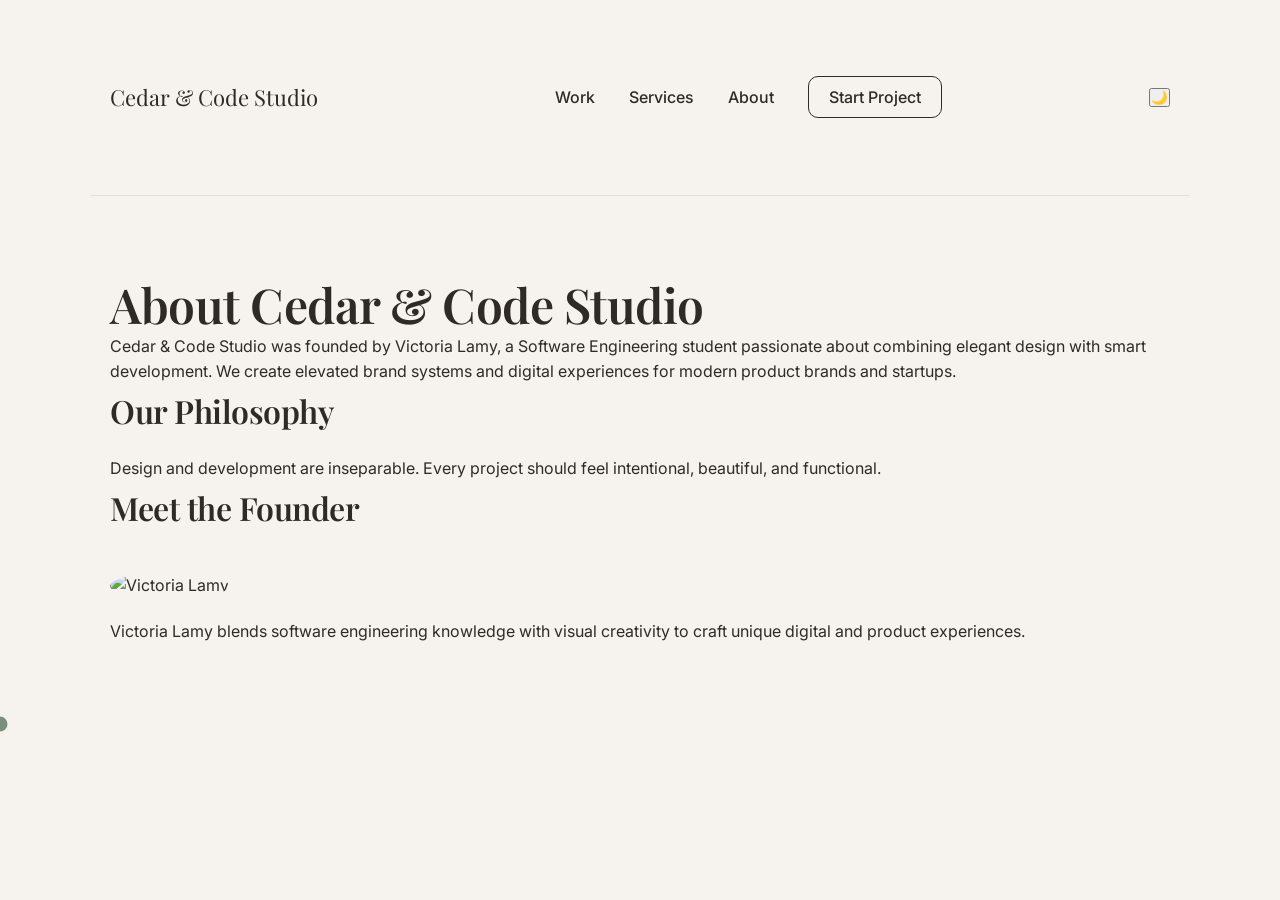
==== about.html @ b1e848d4 "added cursor to rest of the pages" ====
<!DOCTYPE html>
<html lang="en">
<head>
    <!-- META -->
    <meta charset="UTF-8">
    <meta name="viewport" content="width=device-width, initial-scale=1.0">
    <meta name="description" content="Cedar & Code Studio — boutique creative-tech studio creating elevated brand systems and thoughtful digital experiences.">

    <!-- TITLE -->
    <title>Cedar & Code Studio</title>

    <!-- FAVICONS -->
    <link rel="icon" type="image/x-icon" href="assets/favicon.ico">
    <link rel="icon" type="image/png" sizes="32x32" href="assets/favicon-32x32.png">
    <link rel="icon" type="image/png" sizes="16x16" href="assets/favicon-16x16.png">
    <link rel="apple-touch-icon" sizes="180x180" href="assets/apple-touch-icon.png">

    <!-- FONTS -->
    <link href="https://fonts.googleapis.com/css2?family=Playfair+Display:wght@500;700&family=Inter:wght@400;500&display=swap" rel="stylesheet">

    <!-- CSS -->
    <link rel="stylesheet" href="css/styles.css">
</head>

<body>
    <div class="grain-overlay"></div>
    <header class="container">
    <!-- Logo -->
    <div class="logo">
        Cedar & Code Studio
    </div>

    <!-- Navigation -->
    <nav>
        <a href="work.html">Work</a>
        <a href="services.html">Services</a>
        <a href="about.html">About</a>
        <a href="contact.html" class="btn-outline">Start Project</a>
    </nav>

    <!-- Dark mode toggle -->
    <button id="theme-toggle">🌙</button>
</header>
    <section class="about container fade-in">
    <h1>About Cedar & Code Studio</h1>
    <p>Cedar & Code Studio was founded by Victoria Lamy, a Software Engineering student passionate about combining elegant design with smart development. We create elevated brand systems and digital experiences for modern product brands and startups.</p>

    <h2>Our Philosophy</h2>
    <p>Design and development are inseparable. Every project should feel intentional, beautiful, and functional.</p>

    <h2>Meet the Founder</h2>
    <img src="assets/images/founder.jpg" alt="Victoria Lamy" style="border-radius:50%; width:150px; margin:20px 0;">
    <p>Victoria Lamy blends software engineering knowledge with visual creativity to craft unique digital and product experiences.</p>
    </section>
    <div class="cursor"></div>
    <script src="js/main.js"></script>
</body>
</html>
---- css/styles.css ----
/* =========================
    ROOT VARIABLES
========================= */

:root {
    --bg: #F6F3EF;
    --text: #2F2A26;
    --accent: #7A8F7C;
    --soft-accent: #C48A7A;
    --border: #E5DFD8;

    --heading-font: 'Playfair Display', serif;
    --body-font: 'Inter', sans-serif;
}

.dark-mode {
    --bg: #1E1C1A;
    --text: #F6F3EF;
    --accent: #A3B6A0;
    --border: #2A2623;
}

/* =========================
    GLOBAL STYLES
========================= */

* {
    margin: 0;
    padding: 0;
    box-sizing: border-box;
}

html {
    scroll-behavior: smooth;
}

body {
    font-family: var(--body-font);
    background-color: var(--bg);
    color: var(--text);
    line-height: 1.6;
    transition: background 0.4s ease, color 0.4s ease;
}

.container {
    max-width: 1100px;
    margin: auto;
    padding: 80px 20px;
}

/* =========================
    TYPOGRAPHY
========================= */

h1, h2, h3 {
    font-family: var(--heading-font);
    font-weight: 600;
    letter-spacing: -0.5px;
}

h1 {
    font-size: 48px;
    line-height: 1.2;
}

h2 {
    font-size: 32px;
    margin-bottom: 20px;
}

h3 {
    font-size: 20px;
    margin-bottom: 10px;
}

p {
    font-size: 16px;
    color: var(--text);
}

/* =========================
    HEADER
========================= */

header {
    display: flex;
    justify-content: space-between;
    align-items: center;
    padding: 30px 20px;
    border-bottom: 1px solid var(--border);
}

.logo {
    font-family: var(--heading-font);
    font-size: 22px;
}

nav a {
    margin-left: 30px;
    text-decoration: none;
    color: var(--text);
    font-weight: 500;
    position: relative;
    }

    nav a::after {
    content: "";
    width: 0%;
    height: 2px;
    background: var(--accent);
    position: absolute;
    left: 0;
    bottom: -4px;
    transition: 0.3s ease;
    }

    nav a:hover::after {
    width: 100%;
    }

    /* =========================
    HERO
========================= */

    .hero {
    display: flex;
    align-items: center;
    gap: 60px;
    min-height: 70vh;
    }

    .hero-text {
    flex: 1;
    }

    .hero-text p {
    margin: 20px 0 30px;
    max-width: 500px;
    }

    .hero-image {
    flex: 1;
    background: var(--border);
    border-radius: 20px;
    height: 350px;
    }

    /* =========================
    BUTTONS
========================= */

.btn-primary {
    background-color: var(--accent);
    color: white;
    padding: 12px 28px;
    border-radius: 12px;
    text-decoration: none;
    transition: all 0.3s ease;
    display: inline-block;
    }

    .btn-primary:hover {
    transform: translateY(-3px);
    box-shadow: 0 10px 25px rgba(0,0,0,0.08);
    }

    .btn-secondary {
    margin-left: 20px;
    text-decoration: underline;
    color: var(--text);
    }

    .btn-outline {
    padding: 10px 20px;
    border: 1px solid var(--text);
    border-radius: 10px;
    }

    /* =========================
    SERVICES
    ========================= */

    .service-grid {
    display: grid;
    grid-template-columns: repeat(3, 1fr);
    gap: 40px;
    margin-top: 40px;
    }

.service-grid div {
    padding: 20px;
    border-radius: 16px;
    transition: 0.3s ease;
    }

    .service-grid div:hover {
    background: var(--border);
    transform: translateY(-4px);
    }

    /* =========================
    CTA
    ========================= */

    .cta {
    text-align: center;
    padding: 120px 20px;
    background: var(--border);
    }

    .cta h2 {
    margin-bottom: 30px;
    }

    /* =========================
    FOOTER
    ========================= */

    footer {
    text-align: center;
    padding: 40px 20px;
    font-size: 14px;
    border-top: 1px solid var(--border);
    }

    /* =========================
    FADE-IN ANIMATION
    ========================= */

    .fade-in {
    opacity: 0;
    transform: translateY(20px);
    transition: all 0.8s ease;
    }

    .fade-in.visible {
    opacity: 1;
    transform: translateY(0);
    }

    /* =========================
    RESPONSIVE
    ========================= */

    @media (max-width: 900px) {

    .hero {
    flex-direction: column;
    }

    .service-grid {
        grid-template-columns: 1fr;
    }

    nav a {
        margin-left: 15px;
    }

    h1 {
        font-size: 36px;
    }

}
.logo {
    font-family: var(--heading-font);
    font-size: 22px;
    opacity: 0;
    transform: scale(0.95);
    animation: logoFadeIn 1s forwards;
    animation-delay: 0.3s;
}

@keyframes logoFadeIn {
    to {
        opacity: 1;
        transform: scale(1);
    }
}
.grain-overlay {
    position: fixed;
    top: 0;
    left: 0;
    width: 100%;
    height: 100%;
    pointer-events: none;
    background: url('assets/grain.png'); /* you can grab a subtle PNG texture */
    opacity: 0.05;
    z-index: 9999;
}
.cursor {
    position: fixed;
    width: 15px;
    height: 15px;
    border-radius: 50%;
    background: var(--accent);
    pointer-events: none;
    transform: translate(-50%, -50%);
    transition: width 0.2s ease, height 0.2s ease, background 0.2s ease;
    z-index: 10000;
}
.logo img {
    height: 500px;
    width: auto;
}
.work-grid {
    display: grid;
    grid-template-columns: repeat(auto-fit, minmax(280px, 1fr));
    gap: 30px;
    margin-top: 40px;
}

.case-study img {
    width: 100%;
    border-radius: 16px;
    object-fit: cover;
}

.contact form {
    display: flex;
    flex-direction: column;
    gap: 20px;
    margin-top: 30px;
}

.contact input,
.contact textarea {
    padding: 12px;
    border-radius: 10px;
    border: 1px solid var(--border);
    font-family: var(--body-font);
}

.contact button {
    align-self: flex-start;
}
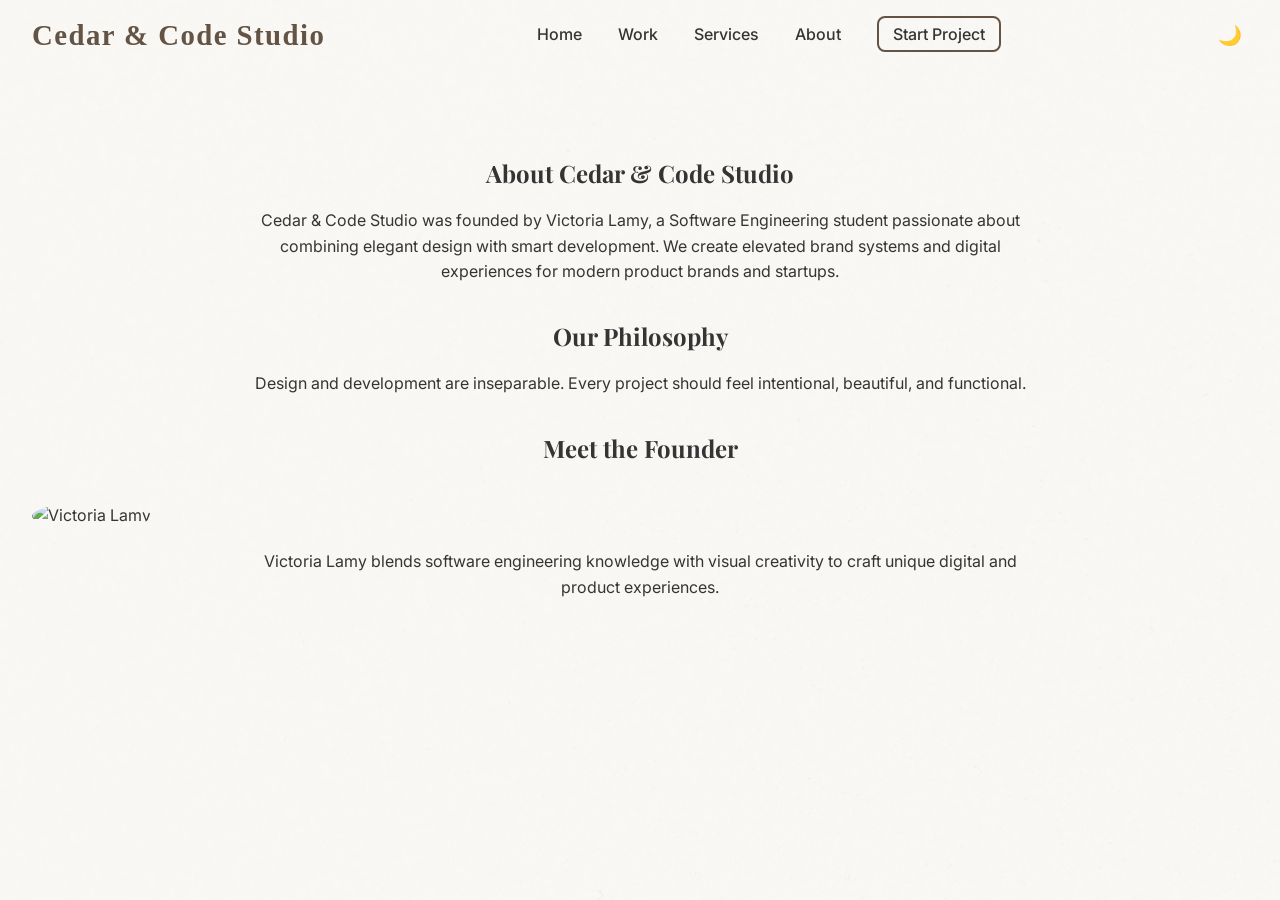
==== commit b5df07aa: "fixed navabr" ====
--- a/about.html
+++ b/about.html
@@ -25,21 +25,27 @@
 
 <body>
     <div class="grain-overlay"></div>
-    <header class="container">
-    <!-- Logo -->
-    <div class="logo">
-        Cedar & Code Studio
-    </div>
+<header class="container">
+    <div class="logo">Cedar & Code Studio</div>
 
-    <!-- Navigation -->
-    <nav>
+    <nav class="desktop-nav">
+        <a href="index.html">Home</a>
         <a href="work.html">Work</a>
         <a href="services.html">Services</a>
         <a href="about.html">About</a>
         <a href="contact.html" class="btn-outline">Start Project</a>
     </nav>
 
-    <!-- Dark mode toggle -->
+    <button id="mobile-toggle">☰</button>
+
+    <nav id="mobile-nav">
+        <a href="index.html">Home</a>
+        <a href="work.html">Work</a>
+        <a href="services.html">Services</a>
+        <a href="about.html">About</a>
+        <a href="contact.html" class="btn-outline">Start Project</a>
+    </nav>
+
     <button id="theme-toggle">🌙</button>
 </header>
     <section class="about container fade-in">
--- a/css/styles.css
+++ b/css/styles.css
@@ -1,335 +1,426 @@
-/* =========================
-    ROOT VARIABLES
-========================= */
-
+/* =================================
+   Variables & Fonts
+================================= */
 :root {
-    --bg: #F6F3EF;
-    --text: #2F2A26;
-    --accent: #7A8F7C;
-    --soft-accent: #C48A7A;
-    --border: #E5DFD8;
-
-    --heading-font: 'Playfair Display', serif;
-    --body-font: 'Inter', sans-serif;
-}
-
-.dark-mode {
-    --bg: #1E1C1A;
-    --text: #F6F3EF;
-    --accent: #A3B6A0;
-    --border: #2A2623;
-}
-
-/* =========================
-    GLOBAL STYLES
-========================= */
-
-* {
-    margin: 0;
-    padding: 0;
-    box-sizing: border-box;
-}
-
-html {
-    scroll-behavior: smooth;
-}
-
+  --primary-color: #5C4B3B; /* warm earthy brown */
+  --secondary-color: #D9C7B0; /* soft beige */
+  --accent-color: #A48D7C; /* muted mid-tone */
+  --text-color: #2B2B2B;
+  --bg-color: #FAF8F5;
+  --border: #DDD;
+  --soft-green: #7e9f78; /* new soft green for buttons */
+
+  --header-height: 70px;
+
+  --body-font: 'Inter', sans-serif;
+  --heading-font: 'Playfair Display', serif;
+  --logo-font: 'Cormorant Garamond', serif; /* new logo font */
+}
+
+/* =================================
+   Base Styles
+================================= */
 body {
-    font-family: var(--body-font);
-    background-color: var(--bg);
-    color: var(--text);
-    line-height: 1.6;
-    transition: background 0.4s ease, color 0.4s ease;
-}
-
-.container {
-    max-width: 1100px;
-    margin: auto;
-    padding: 80px 20px;
-}
-
-/* =========================
-    TYPOGRAPHY
-========================= */
-
-h1, h2, h3 {
-    font-family: var(--heading-font);
-    font-weight: 600;
-    letter-spacing: -0.5px;
-}
-
-h1 {
-    font-size: 48px;
-    line-height: 1.2;
-}
-
-h2 {
-    font-size: 32px;
-    margin-bottom: 20px;
-}
-
-h3 {
-    font-size: 20px;
-    margin-bottom: 10px;
-}
-
-p {
-    font-size: 16px;
-    color: var(--text);
-}
-
-/* =========================
-    HEADER
-========================= */
-
+  margin: 0;
+  font-family: var(--body-font);
+  background-color: var(--bg-color);
+  color: var(--text-color);
+  line-height: 1.6;
+}
+
+/* =================================
+   Header & Nav
+================================= */
 header {
-    display: flex;
-    justify-content: space-between;
-    align-items: center;
-    padding: 30px 20px;
-    border-bottom: 1px solid var(--border);
-}
-
-.logo {
-    font-family: var(--heading-font);
-    font-size: 22px;
-}
-
-nav a {
-    margin-left: 30px;
-    text-decoration: none;
-    color: var(--text);
-    font-weight: 500;
-    position: relative;
-    }
-
-    nav a::after {
-    content: "";
-    width: 0%;
-    height: 2px;
-    background: var(--accent);
-    position: absolute;
-    left: 0;
-    bottom: -4px;
-    transition: 0.3s ease;
-    }
-
-    nav a:hover::after {
-    width: 100%;
-    }
-
-    /* =========================
-    HERO
-========================= */
-
-    .hero {
-    display: flex;
-    align-items: center;
-    gap: 60px;
-    min-height: 70vh;
-    }
-
-    .hero-text {
-    flex: 1;
-    }
-
-    .hero-text p {
-    margin: 20px 0 30px;
-    max-width: 500px;
-    }
-
-    .hero-image {
-    flex: 1;
-    background: var(--border);
-    border-radius: 20px;
-    height: 350px;
-    }
-
-    /* =========================
-    BUTTONS
-========================= */
+  display: flex;
+  justify-content: space-between;
+  align-items: center;
+  padding: 0 2rem;
+  height: var(--header-height);
+  background-color: var(--bg-color);
+  position: sticky;
+  top: 0;
+  z-index: 1000;
+}
+
+/* Logo font */
+header .logo {
+  font-family: var(--logo-font);
+  font-size: 1.8rem;
+  font-weight: 700;
+  letter-spacing: 0.05em;
+  color: var(--primary-color);
+}
+
+header .logo img {
+  height: 50px;
+  width: auto;
+}
+
+/* Desktop nav */
+.desktop-nav a {
+  margin: 0 1rem;
+  text-decoration: none;
+  color: var(--text-color);
+  font-weight: 500;
+  transition: all 0.3s ease;
+}
+
+.desktop-nav a:hover {
+  color: var(--primary-color);
+}
+
+/* Buttons in nav */
+nav .btn-outline {
+  border: 2px solid var(--primary-color);
+  padding: 6px 14px;
+  border-radius: 8px;
+  transition: all 0.3s ease;
+}
+
+nav .btn-outline:hover {
+  background-color: var(--soft-green);
+  color: #fff;
+}
+
+/* Dark Mode Toggle Button */
+#theme-toggle {
+  background: none;
+  border: none;
+  font-size: 1.2rem;
+  cursor: pointer;
+}
+
+/* =================================
+   Mobile Nav & Hamburger
+================================= */
+#mobile-toggle {
+  display: none;
+  background: none;
+  border: none;
+  font-size: 1.5rem;
+  cursor: pointer;
+  z-index: 1002;
+}
+
+#mobile-nav {
+  display: none;
+  flex-direction: column;
+  background-color: var(--bg-color);
+  position: absolute;
+  top: var(--header-height);
+  right: 0;
+  width: 200px;
+  border-left: 1px solid var(--border);
+  border-bottom: 1px solid var(--border);
+  padding: 1rem;
+  border-radius: 0 0 8px 8px;
+  box-shadow: 0 4px 12px rgba(0,0,0,0.05);
+  z-index: 1001;
+}
+
+#mobile-nav.active {
+  display: flex;
+}
+
+#mobile-nav a {
+  margin: 0.5rem 0;
+  text-decoration: none;
+  color: var(--text-color);
+  font-weight: 500;
+}
+
+#mobile-nav a:hover {
+  color: var(--primary-color);
+}
+
+/* =================================
+   Hero Section
+================================= */
+.hero {
+  display: flex;
+  flex-wrap: wrap;
+  align-items: center;
+  justify-content: center;
+  padding: 2rem;
+  text-align: center;
+}
+
+.hero-text {
+  flex: 1 1 400px;
+  margin: 1rem;
+}
+
+.hero-image {
+  flex: 1 1 400px;
+  margin: 1rem;
+}
+
+.hero-image img {
+  width: 100%;
+  height: auto;
+  border-radius: 16px;
+  object-fit: cover;
+}
+
+.hero h1 {
+  font-family: var(--heading-font);
+  font-size: 3rem;
+  margin: 1rem 0 0.5rem;
+}
+
+.hero p {
+  font-size: 1.2rem;
+}
+
+/* Grain overlay */
+.grain-overlay {
+  position: fixed;
+  top: 0;
+  left: 0;
+  width: 100%;
+  height: 100%;
+  pointer-events: none;
+  background: url('../assets/grain.png');
+  opacity: 0.05;
+  z-index: 9999;
+}
+
+/* =================================
+   Sections (Services, Work, About, Contact)
+================================= */
+section {
+  padding: 4rem 2rem;
+}
+
+section h1, section h2 {
+  font-family: var(--heading-font);
+  margin-bottom: 1rem;
+  text-align: center;
+}
+
+section p {
+  max-width: 800px;
+  margin: 0 auto 2rem;
+  text-align: center;
+}
+
+/* Service Grid */
+.service-grid {
+  display: grid;
+  grid-template-columns: repeat(auto-fit, minmax(280px, 1fr));
+  gap: 2rem;
+  margin-top: 2rem;
+}
+
+.service-grid div {
+  background-color: #fff;
+  padding: 1.5rem;
+  border-radius: 16px;
+  box-shadow: 0 4px 12px rgba(0,0,0,0.05);
+  text-align: center;
+}
+
+/* Work Grid */
+.work-grid {
+  display: grid;
+  grid-template-columns: repeat(auto-fit, minmax(280px, 1fr));
+  gap: 2rem;
+  margin-top: 2rem;
+}
+
+.case-study img {
+  width: 100%;
+  border-radius: 16px;
+  object-fit: cover;
+}
+
+/* Contact Form */
+.contact form {
+  display: flex;
+  flex-direction: column;
+  gap: 20px;
+  max-width: 600px;
+  margin: 0 auto;
+}
+
+.contact input,
+.contact textarea {
+  padding: 12px;
+  border-radius: 10px;
+  border: 1px solid var(--border);
+  font-family: var(--body-font);
+  font-size: 1rem;
+  resize: vertical;
+}
+
+.contact button {
+  align-self: center; /* centered */
+  background-color: var(--soft-green); /* soft green */
+  color: #fff;
+  border: none;
+  padding: 12px 24px;
+  border-radius: 10px;
+  cursor: pointer;
+  font-size: 1rem;
+  font-weight: 500;
+  transition: all 0.3s ease;
+}
+
+.contact button:hover {
+  background-color: var(--accent-color);
+}
+
+/* =================================
+   CTA Buttons
+================================= */
+.cta {
+  text-align: center;
+}
 
 .btn-primary {
-    background-color: var(--accent);
-    color: white;
-    padding: 12px 28px;
-    border-radius: 12px;
-    text-decoration: none;
-    transition: all 0.3s ease;
-    display: inline-block;
-    }
-
-    .btn-primary:hover {
-    transform: translateY(-3px);
-    box-shadow: 0 10px 25px rgba(0,0,0,0.08);
-    }
-
-    .btn-secondary {
-    margin-left: 20px;
-    text-decoration: underline;
-    color: var(--text);
-    }
-
-    .btn-outline {
-    padding: 10px 20px;
-    border: 1px solid var(--text);
-    border-radius: 10px;
-    }
-
-    /* =========================
-    SERVICES
-    ========================= */
-
-    .service-grid {
-    display: grid;
-    grid-template-columns: repeat(3, 1fr);
-    gap: 40px;
-    margin-top: 40px;
-    }
-
-.service-grid div {
-    padding: 20px;
-    border-radius: 16px;
-    transition: 0.3s ease;
-    }
-
-    .service-grid div:hover {
-    background: var(--border);
-    transform: translateY(-4px);
-    }
-
-    /* =========================
-    CTA
-    ========================= */
-
-    .cta {
-    text-align: center;
-    padding: 120px 20px;
-    background: var(--border);
-    }
-
-    .cta h2 {
-    margin-bottom: 30px;
-    }
-
-    /* =========================
-    FOOTER
-    ========================= */
-
-    footer {
-    text-align: center;
-    padding: 40px 20px;
-    font-size: 14px;
-    border-top: 1px solid var(--border);
-    }
-
-    /* =========================
-    FADE-IN ANIMATION
-    ========================= */
-
-    .fade-in {
-    opacity: 0;
-    transform: translateY(20px);
-    transition: all 0.8s ease;
-    }
-
-    .fade-in.visible {
+  background-color: var(--soft-green);
+  color: #fff;
+  padding: 12px 24px;
+  border-radius: 10px;
+  text-decoration: none;
+  display: inline-block;
+  font-weight: 500;
+  transition: all 0.3s ease;
+  margin: 1rem auto;
+}
+
+.btn-primary:hover {
+  background-color: var(--accent-color);
+  color: #fff;
+}
+
+.btn-secondary {
+  background-color: #fff;
+  color: var(--primary-color);
+  border: 2px solid var(--primary-color);
+  padding: 12px 24px;
+  border-radius: 10px;
+  text-decoration: none;
+  display: inline-block;
+  font-weight: 500;
+  transition: all 0.3s ease;
+}
+
+.btn-secondary:hover {
+  background-color: var(--soft-green);
+  color: #fff;
+}
+
+/* =================================
+   Footer
+================================= */
+footer {
+  text-align: center;
+  padding: 2rem;
+  background-color: var(--bg-color);
+  border-top: 1px solid var(--border);
+}
+
+/* =================================
+   Animations
+================================= */
+.fade-in {
+  opacity: 0;
+  transform: translateY(20px);
+  animation: fadeInUp 1s forwards;
+  animation-delay: 0.2s;
+}
+
+@keyframes fadeInUp {
+  to {
     opacity: 1;
     transform: translateY(0);
-    }
-
-    /* =========================
-    RESPONSIVE
-    ========================= */
-
-    @media (max-width: 900px) {
-
-    .hero {
+  }
+}
+
+/* =================================
+   Dark Mode
+================================= */
+body.dark-mode {
+  background-color: #2B2B2B;
+  color: #FAF8F5;
+}
+
+body.dark-mode nav a,
+body.dark-mode #mobile-nav a {
+  color: #FAF8F5;
+}
+
+body.dark-mode nav .btn-outline {
+  border-color: #FAF8F5;
+}
+
+body.dark-mode nav .btn-outline:hover {
+  background-color: var(--soft-green);
+  color: #2B2B2B;
+}
+
+body.dark-mode header {
+  background-color: #333;
+}
+
+body.dark-mode section,
+body.dark-mode section p,
+body.dark-mode section h2,
+body.dark-mode section h3 {
+  color: #FAF8F5;
+}
+
+body.dark-mode .service-grid div {
+  background-color: #3B3B3B;
+}
+
+/* =================================
+   Responsive / Mobile
+================================= */
+@media screen and (max-width: 768px) {
+  header {
     flex-direction: column;
-    }
-
-    .service-grid {
-        grid-template-columns: 1fr;
-    }
-
-    nav a {
-        margin-left: 15px;
-    }
-
-    h1 {
-        font-size: 36px;
-    }
-
-}
-.logo {
-    font-family: var(--heading-font);
-    font-size: 22px;
-    opacity: 0;
-    transform: scale(0.95);
-    animation: logoFadeIn 1s forwards;
-    animation-delay: 0.3s;
-}
-
-@keyframes logoFadeIn {
-    to {
-        opacity: 1;
-        transform: scale(1);
-    }
-}
-.grain-overlay {
-    position: fixed;
-    top: 0;
-    left: 0;
+    height: auto;
+    padding: 1rem;
+  }
+  
+  nav.desktop-nav {
+    display: none;
+  }
+  
+  #mobile-toggle {
+    display: block;
+    margin-top: 0.5rem;
+  }
+  
+  #mobile-nav a {
+    margin: 0.5rem 0;
+  }
+  
+  .hero h1 {
+    font-size: 2rem;
+  }
+  
+  .hero p {
+    font-size: 1rem;
+  }
+
+  .service-grid, .work-grid {
+    grid-template-columns: 1fr;
+  }
+  
+  .contact button {
     width: 100%;
-    height: 100%;
-    pointer-events: none;
-    background: url('assets/grain.png'); /* you can grab a subtle PNG texture */
-    opacity: 0.05;
-    z-index: 9999;
-}
-.cursor {
-    position: fixed;
-    width: 15px;
-    height: 15px;
-    border-radius: 50%;
-    background: var(--accent);
-    pointer-events: none;
-    transform: translate(-50%, -50%);
-    transition: width 0.2s ease, height 0.2s ease, background 0.2s ease;
-    z-index: 10000;
-}
-.logo img {
-    height: 500px;
-    width: auto;
-}
-.work-grid {
-    display: grid;
-    grid-template-columns: repeat(auto-fit, minmax(280px, 1fr));
-    gap: 30px;
-    margin-top: 40px;
-}
-
-.case-study img {
-    width: 100%;
-    border-radius: 16px;
-    object-fit: cover;
-}
-
-.contact form {
-    display: flex;
-    flex-direction: column;
-    gap: 20px;
-    margin-top: 30px;
-}
-
-.contact input,
-.contact textarea {
-    padding: 12px;
-    border-radius: 10px;
-    border: 1px solid var(--border);
-    font-family: var(--body-font);
-}
-
-.contact button {
-    align-self: flex-start;
+  }
+}
+
+@media screen and (max-width: 480px) {
+  .hero h1 {
+    font-size: 1.6rem;
+  }
+  .hero p {
+    font-size: 0.95rem;
+  }
 }
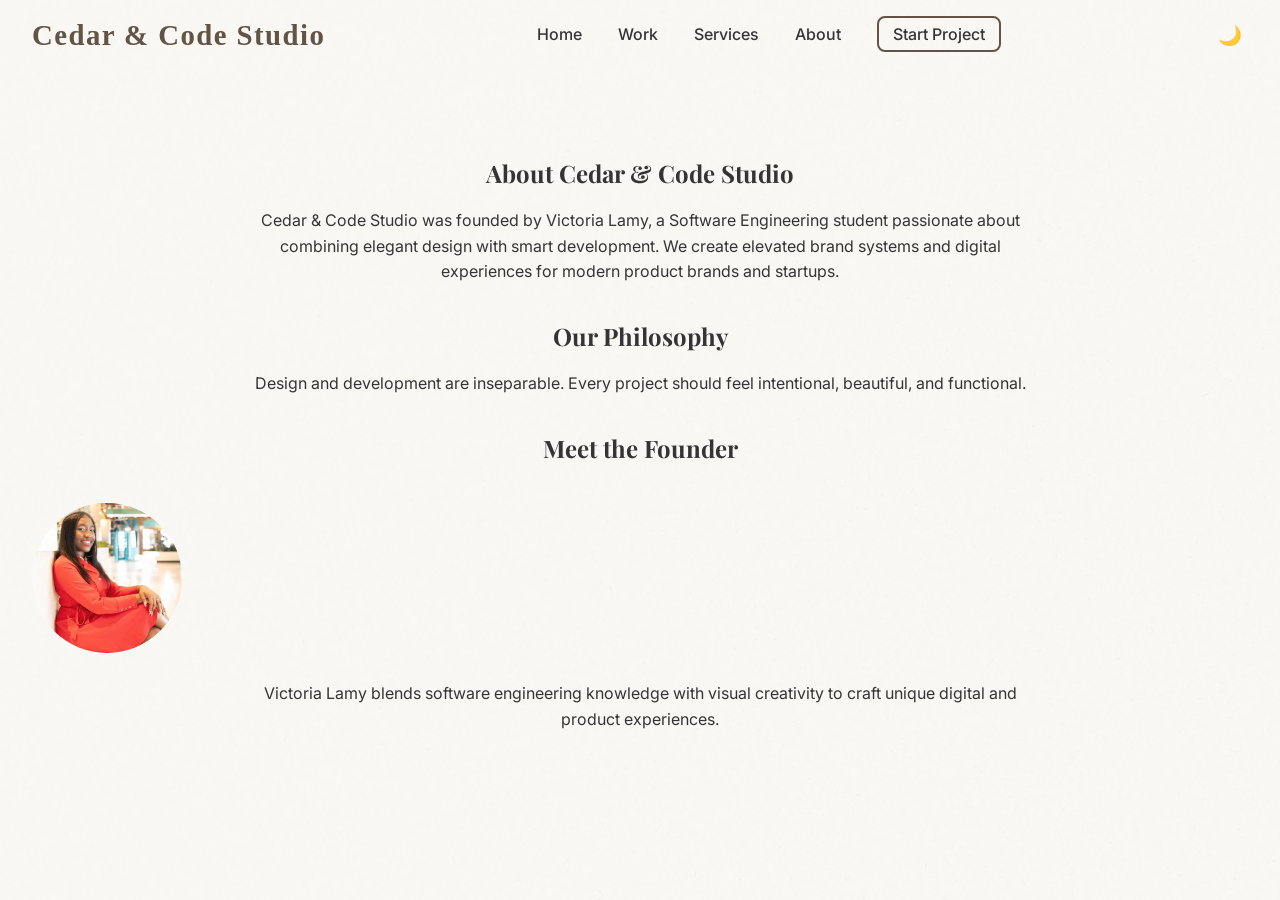
==== commit 55de0504: "fixed founder pic" ====
--- a/about.html
+++ b/about.html
@@ -56,7 +56,7 @@
     <p>Design and development are inseparable. Every project should feel intentional, beautiful, and functional.</p>
 
     <h2>Meet the Founder</h2>
-    <img src="assets/images/founder.jpg" alt="Victoria Lamy" style="border-radius:50%; width:150px; margin:20px 0;">
+    <img src="assets/founder.jpeg" alt="Victoria Lamy" style="border-radius:50%; width:150px; margin:20px 0;">
     <p>Victoria Lamy blends software engineering knowledge with visual creativity to craft unique digital and product experiences.</p>
     </section>
     <div class="cursor"></div>
--- a/css/styles.css
+++ b/css/styles.css
@@ -423,4 +423,18 @@
   .hero p {
     font-size: 0.95rem;
   }
+}
+/* Footer dark mode */
+body.dark-mode footer {
+  background-color: #1E1E1E; /* slightly darker than page */
+  color: #FAF8F5; /* light text for readability */
+  border-top: 1px solid #444;
+}
+
+body.dark-mode footer a {
+  color: #FAF8F5; /* if you have links in footer */
+}
+
+body.dark-mode footer a:hover {
+  color: var(--soft-green);
 }
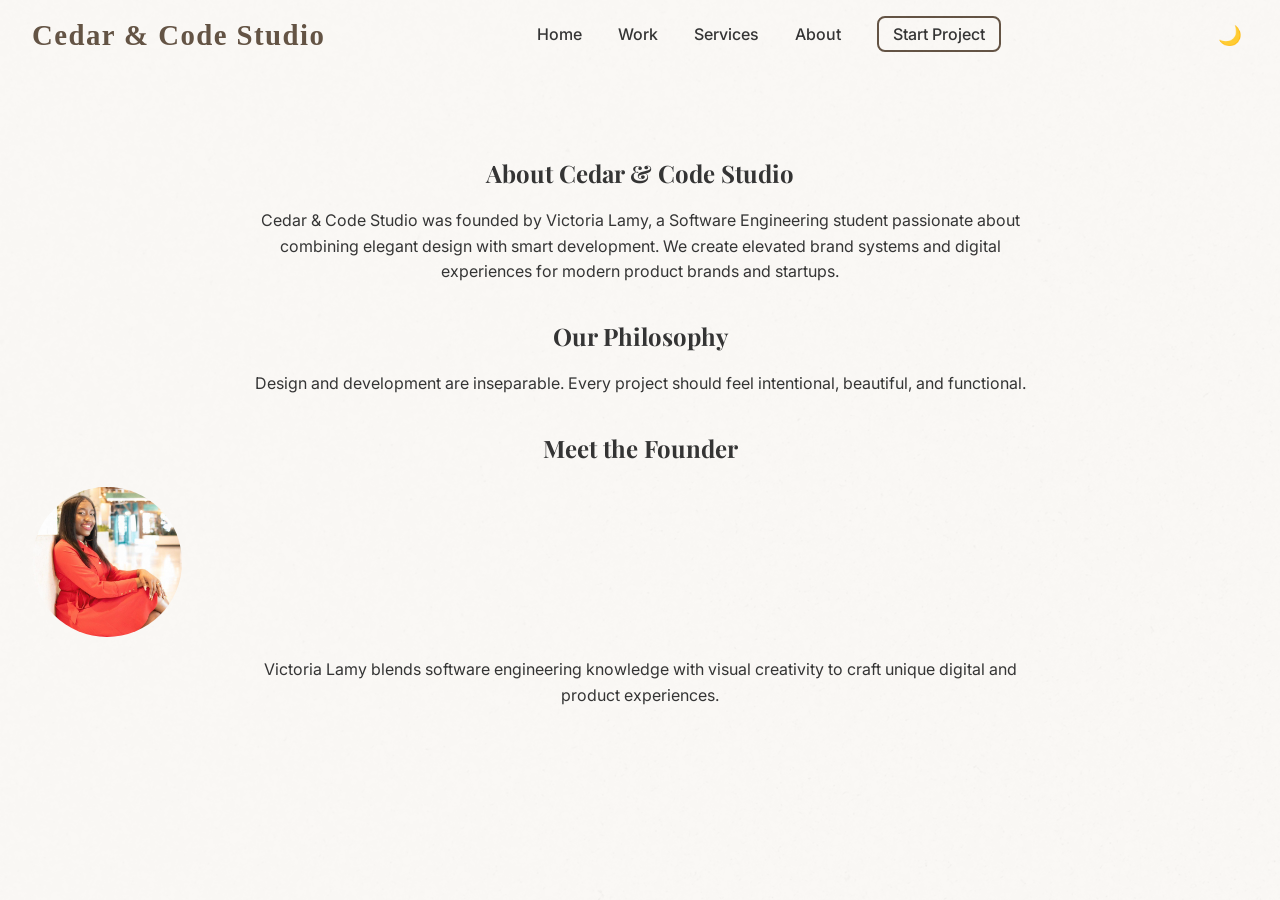
==== commit 24c6e228: "center founder pic" ====
--- a/about.html
+++ b/about.html
@@ -56,10 +56,10 @@
     <p>Design and development are inseparable. Every project should feel intentional, beautiful, and functional.</p>
 
     <h2>Meet the Founder</h2>
-    <img src="assets/founder.jpeg" alt="Victoria Lamy" style="border-radius:50%; width:150px; margin:20px 0;">
+    <img src="assets/founder.jpeg" alt="Victoria Lamy" class="about-founder" style="border-radius:50%; width:150px; margin:20px 0;">
     <p>Victoria Lamy blends software engineering knowledge with visual creativity to craft unique digital and product experiences.</p>
     </section>
     <div class="cursor"></div>
     <script src="js/main.js"></script>
 </body>
-</html>+</html> 
--- a/css/styles.css
+++ b/css/styles.css
@@ -437,4 +437,13 @@
 
 body.dark-mode footer a:hover {
   color: var(--soft-green);
+}
+/* About page - founder image */
+.about-founder {
+  display: block;          /* ensures image is treated as a block element */
+  margin: 2rem auto;       /* centers horizontally and adds top/bottom spacing */
+  max-width: 300px;        /* slightly bigger, adjust as needed */
+  width: 100%;             /* scales on smaller screens */
+  border-radius: 50%;      /* optional, makes it circular */
+  object-fit: cover;       /* keeps aspect ratio */
 }
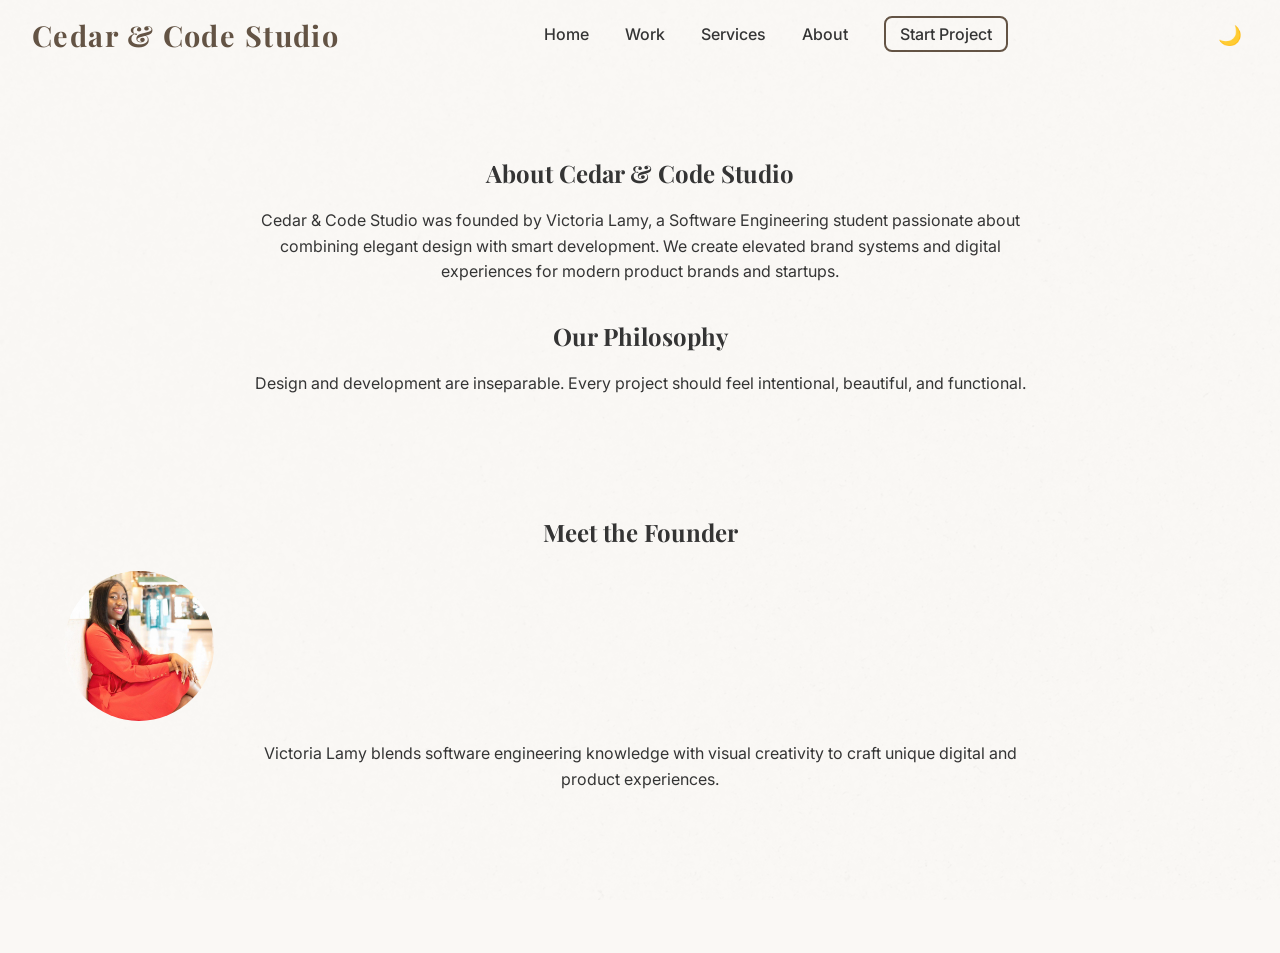
==== commit f10b8e9f: "founder pic bug" ====
--- a/about.html
+++ b/about.html
@@ -49,15 +49,17 @@
     <button id="theme-toggle">🌙</button>
 </header>
     <section class="about container fade-in">
-    <h1>About Cedar & Code Studio</h1>
-    <p>Cedar & Code Studio was founded by Victoria Lamy, a Software Engineering student passionate about combining elegant design with smart development. We create elevated brand systems and digital experiences for modern product brands and startups.</p>
+        <h1>About Cedar & Code Studio</h1>
+        <p>Cedar & Code Studio was founded by Victoria Lamy, a Software Engineering student passionate about combining elegant design with smart development. We create elevated brand systems and digital experiences for modern product brands and startups.</p>
 
-    <h2>Our Philosophy</h2>
-    <p>Design and development are inseparable. Every project should feel intentional, beautiful, and functional.</p>
-
-    <h2>Meet the Founder</h2>
-    <img src="assets/founder.jpeg" alt="Victoria Lamy" class="about-founder" style="border-radius:50%; width:150px; margin:20px 0;">
-    <p>Victoria Lamy blends software engineering knowledge with visual creativity to craft unique digital and product experiences.</p>
+        <h2>Our Philosophy</h2>
+        <p>Design and development are inseparable. Every project should feel intentional, beautiful, and functional.</p>
+            <section class="about container">
+                    <h2>Meet the Founder</h2>
+                <img src="assets/founder.jpeg" alt="Victoria Lamy" class="about-founder" style="border-radius:50%; width:150px; margin:20px 0;">
+                <p>Victoria Lamy blends software engineering knowledge with visual creativity to craft unique digital and product experiences.</p>
+            </section>
+    
     </section>
     <div class="cursor"></div>
     <script src="js/main.js"></script>
--- a/css/styles.css
+++ b/css/styles.css
@@ -45,7 +45,7 @@
 
 /* Logo font */
 header .logo {
-  font-family: var(--logo-font);
+  font-family: var(--heading-font);
   font-size: 1.8rem;
   font-weight: 700;
   letter-spacing: 0.05em;
@@ -438,12 +438,51 @@
 body.dark-mode footer a:hover {
   color: var(--soft-green);
 }
-/* About page - founder image */
+/* Wrapper to center the founder image */
+.founder-wrapper {
+  display: flex;
+  justify-content: center; /* horizontally center */
+  align-items: center;     /* vertically center if needed */
+  margin: 2rem 0;
+}
+
+/* Founder image */
 .about-founder {
-  display: block;          /* ensures image is treated as a block element */
-  margin: 2rem auto;       /* centers horizontally and adds top/bottom spacing */
-  max-width: 300px;        /* slightly bigger, adjust as needed */
-  width: 100%;             /* scales on smaller screens */
-  border-radius: 50%;      /* optional, makes it circular */
-  object-fit: cover;       /* keeps aspect ratio */
+  max-width: 350px;  /* bigger size */
+  width: 100%;       /* scales on smaller screens */
+  border-radius: 50%; /* optional circular look */
+  object-fit: cover;  /* maintain aspect ratio */
+  display: block;    /* ensures no inline alignment issues */
+}
+
+/* Nav link underline effect */
+nav a {
+  position: relative; /* needed for pseudo-element */
+  text-decoration: none;
+  color: var(--text-color);
+  font-weight: 500;
+  transition: color 0.3s ease;
+}
+
+/* Create the underline */
+nav a::after {
+  content: '';
+  position: absolute;
+  left: 0;
+  bottom: -3px; /* space below text */
+  width: 0%;
+  height: 2px;
+  background-color: var(--soft-green); /* underline color */
+  transition: width 0.4s ease;
+}
+
+/* On hover, expand the underline */
+nav a:hover::after,
+nav a:focus::after {
+  width: 100%;
+}
+
+/* Optional: subtle color fade on hover */
+nav a:hover {
+  color: var(--soft-green);
 }
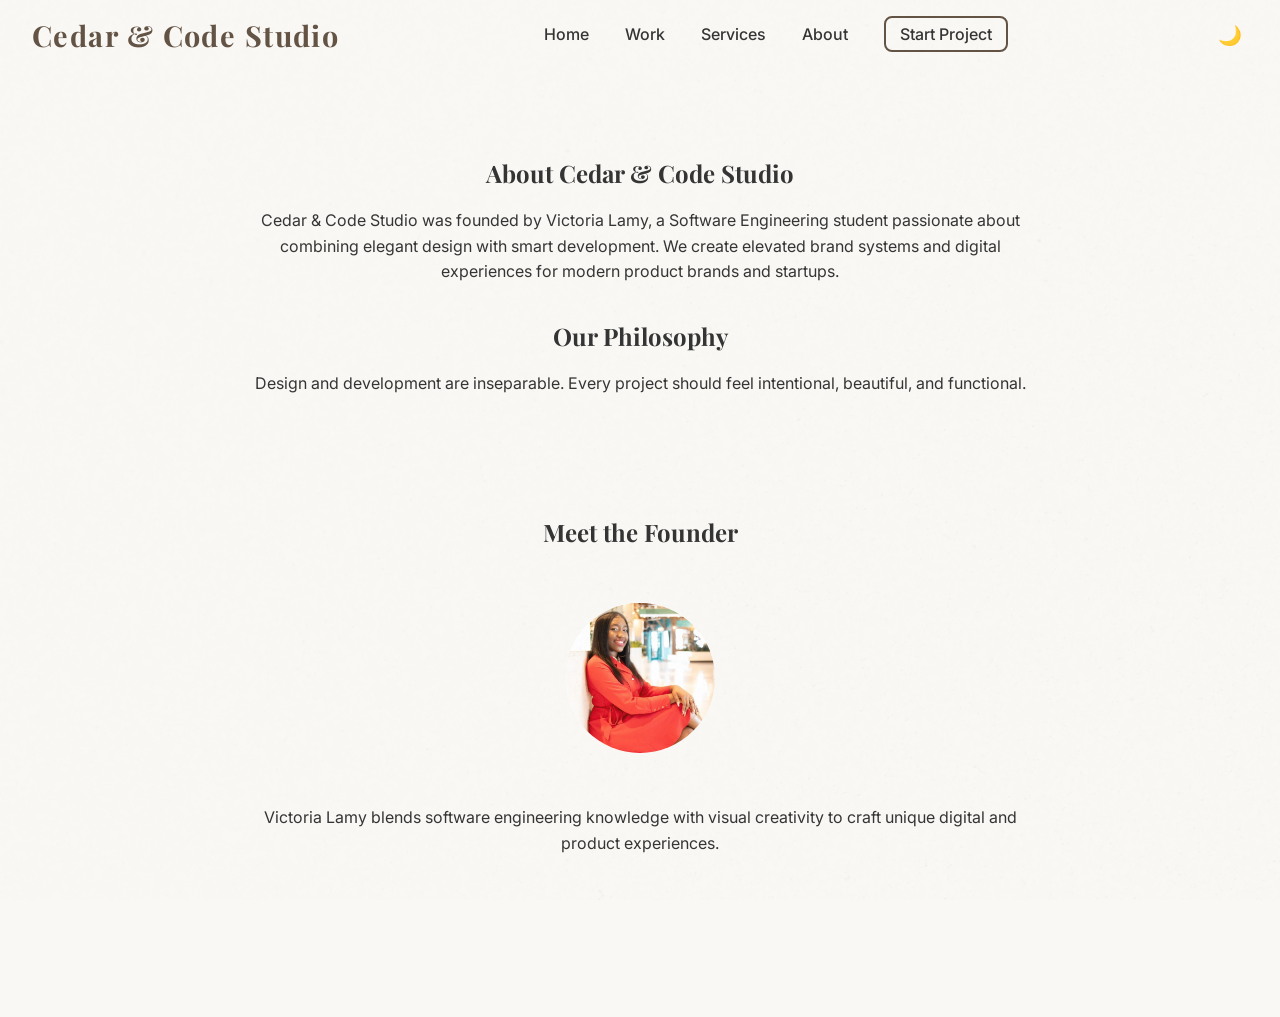
==== commit c4ce8ac7: "founder pic 4" ====
--- a/about.html
+++ b/about.html
@@ -56,7 +56,10 @@
         <p>Design and development are inseparable. Every project should feel intentional, beautiful, and functional.</p>
             <section class="about container">
                     <h2>Meet the Founder</h2>
-                <img src="assets/founder.jpeg" alt="Victoria Lamy" class="about-founder" style="border-radius:50%; width:150px; margin:20px 0;">
+                    <div class="founder-wrapper">
+                        <img src="assets/founder.jpeg" alt="Victoria Lamy" class="about-founder" style="border-radius:50%; width:150px; margin:20px 0;"> 
+                    </div>
+                
                 <p>Victoria Lamy blends software engineering knowledge with visual creativity to craft unique digital and product experiences.</p>
             </section>
     
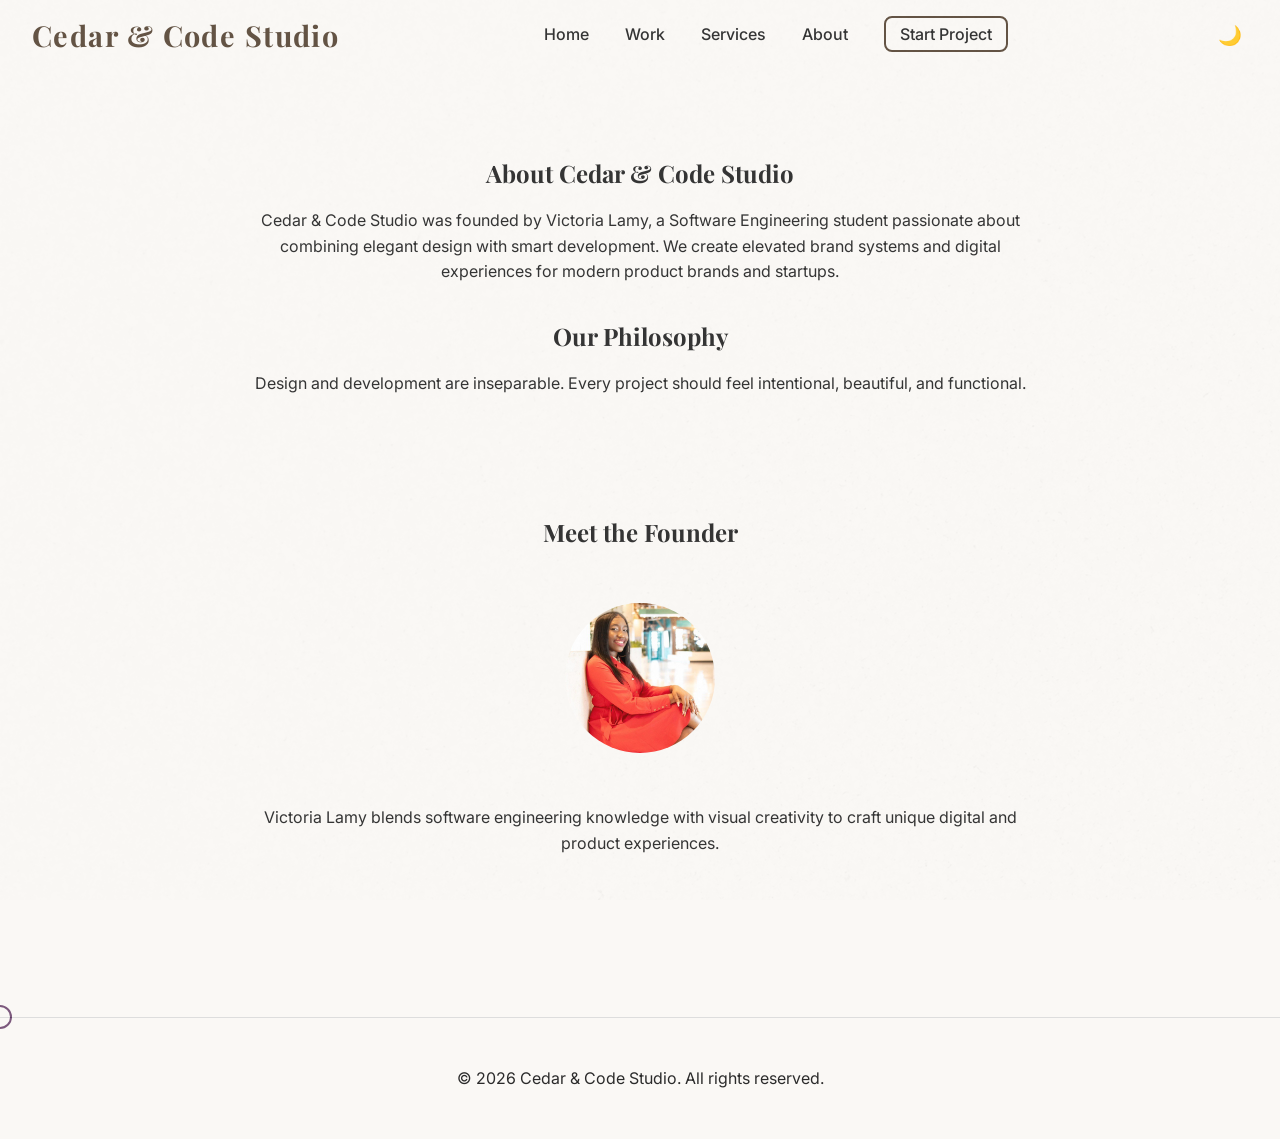
==== commit cd0cf640: "added footer" ====
--- a/about.html
+++ b/about.html
@@ -66,5 +66,10 @@
     </section>
     <div class="cursor"></div>
     <script src="js/main.js"></script>
+    <footer>
+    <p>
+        © 2026 Cedar & Code Studio. All rights reserved.
+    </p>
+</footer>
 </body>
 </html> 
--- a/css/styles.css
+++ b/css/styles.css
@@ -485,4 +485,34 @@
 /* Optional: subtle color fade on hover */
 nav a:hover {
   color: var(--soft-green);
+}
+
+/* Ensure the container uses full width and centers content */
+.about .founder-wrapper {
+  display: flex;
+  justify-content: center;  /* horizontal centering */
+  width: 100%;              /* make sure it fills the container */
+  margin: 2rem 0;           /* spacing above and below */
+}
+
+/* Founder image */
+.about-founder {
+  max-width: 450px;     /* slightly bigger */
+  width: 100%;          /* responsive scaling */
+  display: block;       /* remove inline alignment issues */
+  border-radius: 50%;   /* optional: soft circular look */
+  object-fit: cover;    /* maintain aspect ratio */
+}
+/* Custom cursor */
+.cursor {
+  width: 20px;
+  height: 20px;
+  border: 2px solid var(--soft-green);
+  border-radius: 50%;
+  position: fixed;
+  pointer-events: none;
+  transform: translate(-50%, -50%);
+  transition: transform 0.1s ease, background-color 0.2s ease;
+  z-index: 9999;
+  mix-blend-mode: difference; /* optional: cool effect on light/dark bg */
 }
